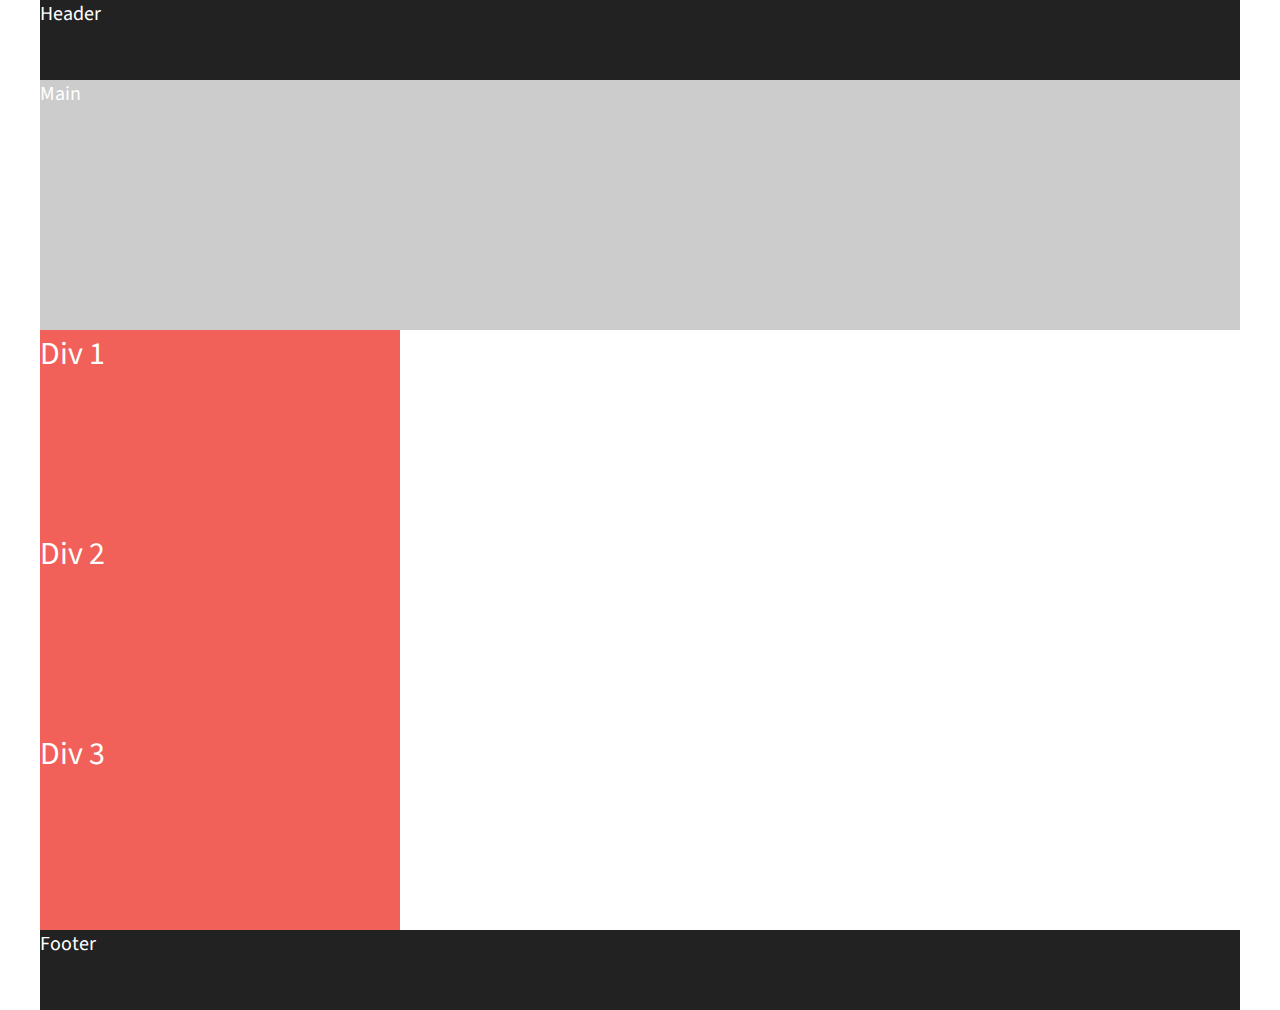
==== flexbox-website-layout/index.html @ f47f3bfc "Initial commit" ====
<!doctype html>
<html class="no-js" lang="">
    <head>
        <meta charset="utf-8">
        <meta http-equiv="x-ua-compatible" content="ie=edge">
        <title></title>
        <meta name="description" content="">
        <meta name="viewport" content="width=device-width, initial-scale=1">

        <link rel="apple-touch-icon" href="apple-touch-icon.png">
        <!-- Place favicon.ico in the root directory -->

        <link rel="stylesheet" href="css/normalize.css">
        <link rel="stylesheet" href="css/main.css">
        <script src="js/vendor/modernizr-2.8.3.min.js"></script>
        <link href="https://fonts.googleapis.com/css?family=Lora|Source+Sans+Pro:400,700" rel="stylesheet">
    </head>
    <body>
        <!--[if lt IE 8]>
            <p class="browserupgrade">You are using an <strong>outdated</strong> browser. Please <a href="http://browsehappy.com/">upgrade your browser</a> to improve your experience.</p>
        <![endif]-->

        <!-- Add your site or application content here -->
        <section class="flex-container">
            <header>Header</header>
            <main>Main</main>
            <div id="div-1" class="flex-items">
                Div 1
            </div>
            <div id="div-2" class="flex-items">
                Div 2
            </div>
            <div id="div-3" class="flex-items">
                Div 3
            </div>
            <footer>Footer</footer>
        </section>

        <script src="https://ajax.googleapis.com/ajax/libs/jquery/1.11.3/jquery.min.js"></script>
        <script>window.jQuery || document.write('<script src="js/vendor/jquery-1.11.3.min.js"><\/script>')</script>
        <script src="js/plugins.js"></script>
        <script src="js/main.js"></script>

        <!-- Google Analytics: change UA-XXXXX-X to be your site's ID. -->
        <script>
            (function(b,o,i,l,e,r){b.GoogleAnalyticsObject=l;b[l]||(b[l]=
            function(){(b[l].q=b[l].q||[]).push(arguments)});b[l].l=+new Date;
            e=o.createElement(i);r=o.getElementsByTagName(i)[0];
            e.src='https://www.google-analytics.com/analytics.js';
            r.parentNode.insertBefore(e,r)}(window,document,'script','ga'));
            ga('create','UA-XXXXX-X','auto');ga('send','pageview');
        </script>
    </body>
</html>
---- flexbox-website-layout/css/main.css ----
/*! HTML5 Boilerplate v5.2.0 | MIT License | https://html5boilerplate.com/ */

/*
 * What follows is the result of much research on cross-browser styling.
 * Credit left inline and big thanks to Nicolas Gallagher, Jonathan Neal,
 * Kroc Camen, and the H5BP dev community and team.
 */

/* ==========================================================================
   Base styles: opinionated defaults
   ========================================================================== */

html {
    color: #222;
    font-size: 1em;
    line-height: 1.4;
}

/*
 * Remove text-shadow in selection highlight:
 * https://twitter.com/miketaylr/status/12228805301
 *
 * These selection rule sets have to be separate.
 * Customize the background color to match your design.
 */

::-moz-selection {
    background: #b3d4fc;
    text-shadow: none;
}

::selection {
    background: #b3d4fc;
    text-shadow: none;
}

/*
 * A better looking default horizontal rule
 */

hr {
    display: block;
    height: 1px;
    border: 0;
    border-top: 1px solid #ccc;
    margin: 1em 0;
    padding: 0;
}

/*
 * Remove the gap between audio, canvas, iframes,
 * images, videos and the bottom of their containers:
 * https://github.com/h5bp/html5-boilerplate/issues/440
 */

audio,
canvas,
iframe,
img,
svg,
video {
    vertical-align: middle;
}

/*
 * Remove default fieldset styles.
 */

fieldset {
    border: 0;
    margin: 0;
    padding: 0;
}

/*
 * Allow only vertical resizing of textareas.
 */

textarea {
    resize: vertical;
}

/* ==========================================================================
   Browser Upgrade Prompt
   ========================================================================== */

.browserupgrade {
    margin: 0.2em 0;
    background: #ccc;
    color: #000;
    padding: 0.2em 0;
}

/* ==========================================================================
   Author's custom styles
   ========================================================================== */

html {
  background-color: #fff;
  height: 100%;
  width: 100%;
}

body {
  font-family: 'Source Sans Pro', sans-serif;
  padding: 0 2em;
  font-size: 1.25em;
  height: 100%;
  color: #fff;
}

header,
footer {
  background-color: #222;
  height: 80px;
  width: 100%;
}

main {
  background-color: #ccc;
  height: 250px;
  width: 100%;
}

header,
footer,
main {

}

.flex-container {

}

.flex-items {
  color: #fff;
  line-height: 1.5em;
  font-size: 1.6em;
  background-color: #f16059;
  width: 30%;
  height: 200px;
}

/* ==========================================================================
   Helper classes
   ========================================================================== */

/*
 * Hide visually and from screen readers:
 */

.hidden {
    display: none !important;
}

/*
 * Hide only visually, but have it available for screen readers:
 * http://snook.ca/archives/html_and_css/hiding-content-for-accessibility
 */

.visuallyhidden {
    border: 0;
    clip: rect(0 0 0 0);
    height: 1px;
    margin: -1px;
    overflow: hidden;
    padding: 0;
    position: absolute;
    width: 1px;
}

/*
 * Extends the .visuallyhidden class to allow the element
 * to be focusable when navigated to via the keyboard:
 * https://www.drupal.org/node/897638
 */

.visuallyhidden.focusable:active,
.visuallyhidden.focusable:focus {
    clip: auto;
    height: auto;
    margin: 0;
    overflow: visible;
    position: static;
    width: auto;
}

/*
 * Hide visually and from screen readers, but maintain layout
 */

.invisible {
    visibility: hidden;
}

/*
 * Clearfix: contain floats
 *
 * For modern browsers
 * 1. The space content is one way to avoid an Opera bug when the
 *    `contenteditable` attribute is included anywhere else in the document.
 *    Otherwise it causes space to appear at the top and bottom of elements
 *    that receive the `clearfix` class.
 * 2. The use of `table` rather than `block` is only necessary if using
 *    `:before` to contain the top-margins of child elements.
 */

.clearfix:before,
.clearfix:after {
    content: " "; /* 1 */
    display: table; /* 2 */
}

.clearfix:after {
    clear: both;
}

/* ==========================================================================
   EXAMPLE Media Queries for Responsive Design.
   These examples override the primary ('mobile first') styles.
   Modify as content requires.
   ========================================================================== */

/* If you'd like to try a different layout on Desktop and larger screens: */
@media (min-width: 1200px) {
  #div-1,
  #div-2{
      /* set your flex value to 1 50% */
  }

  #div-3 {
    /* set your flex value to 1 100% */
  }
}

@media print,
       (-webkit-min-device-pixel-ratio: 1.25),
       (min-resolution: 1.25dppx),
       (min-resolution: 120dpi) {
    /* Style adjustments for high resolution devices */
}

/* ==========================================================================
   Print styles.
   Inlined to avoid the additional HTTP request:
   http://www.phpied.com/delay-loading-your-print-css/
   ========================================================================== */

@media print {
    *,
    *:before,
    *:after {
        background: transparent !important;
        color: #000 !important; /* Black prints faster:
                                   http://www.sanbeiji.com/archives/953 */
        box-shadow: none !important;
        text-shadow: none !important;
    }

    a,
    a:visited {
        text-decoration: underline;
    }

    a[href]:after {
        content: " (" attr(href) ")";
    }

    abbr[title]:after {
        content: " (" attr(title) ")";
    }

    /*
     * Don't show links that are fragment identifiers,
     * or use the `javascript:` pseudo protocol
     */

    a[href^="#"]:after,
    a[href^="javascript:"]:after {
        content: "";
    }

    pre,
    blockquote {
        border: 1px solid #999;
        page-break-inside: avoid;
    }

    /*
     * Printing Tables:
     * http://css-discuss.incutio.com/wiki/Printing_Tables
     */

    thead {
        display: table-header-group;
    }

    tr,
    img {
        page-break-inside: avoid;
    }

    img {
        max-width: 100% !important;
    }

    p,
    h2,
    h3 {
        orphans: 3;
        widows: 3;
    }

    h2,
    h3 {
        page-break-after: avoid;
    }
}
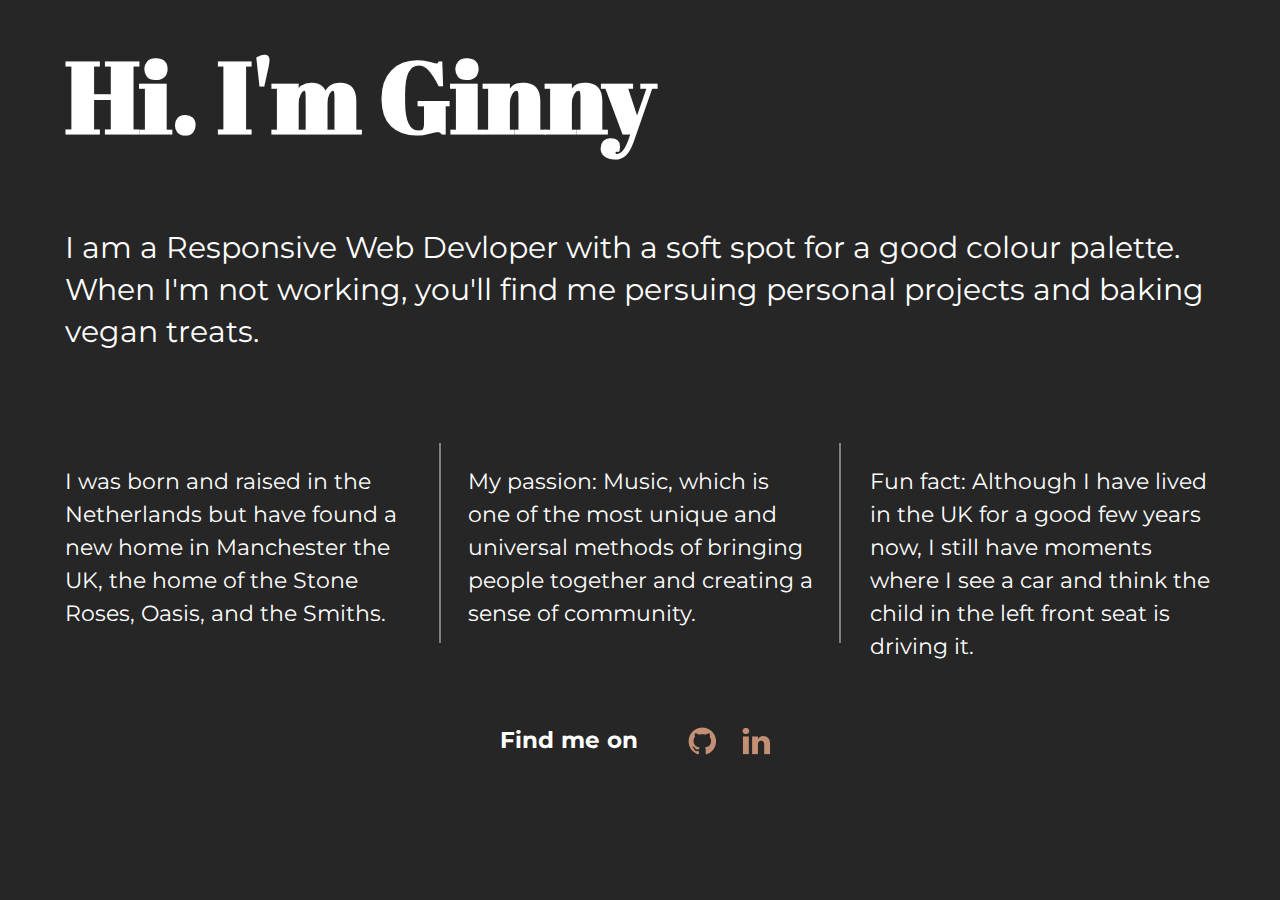
==== commit f031d5d6: "Added own content and css" ====
--- a/flexbox-website-layout/index.html
+++ b/flexbox-website-layout/index.html
@@ -13,6 +13,8 @@
         <link rel="stylesheet" href="css/normalize.css">
         <link rel="stylesheet" href="css/main.css">
         <script src="js/vendor/modernizr-2.8.3.min.js"></script>
+        <link rel="preconnect" href="https://fonts.gstatic.com">   
+        <link href="https://fonts.googleapis.com/css2?family=Abril+Fatface&family=Montserrat&display=swap" rel="stylesheet">
         <link href="https://fonts.googleapis.com/css?family=Lora|Source+Sans+Pro:400,700" rel="stylesheet">
     </head>
     <body>
@@ -22,18 +24,34 @@
 
         <!-- Add your site or application content here -->
         <section class="flex-container">
-            <header>Header</header>
-            <main>Main</main>
+            <header>
+                <h1>Hi. I'm Ginny</h1>
+            </header>
+
+            <main>
+                <p>I am a Responsive Web Devloper with a soft spot for a good colour palette. When I'm not working, you'll find me persuing personal projects and baking vegan treats.</p>
+            </main>
+
             <div id="div-1" class="flex-items">
-                Div 1
+                <p>I was born and raised in the Netherlands but have found a new home in Manchester the UK, the home of the Stone Roses, Oasis, and the Smiths. </p>
             </div>
             <div id="div-2" class="flex-items">
-                Div 2
+                <p>My passion: Music, which is one of the most unique and universal methods of bringing people together and creating a sense of community.</p>
             </div>
             <div id="div-3" class="flex-items">
-                Div 3
+                <p>Fun fact: Although I have lived in the UK for a good few years now, I still have moments where I see a car and think the child in the left front seat is driving it.</p>
             </div>
-            <footer>Footer</footer>
+            <footer>
+                <h3> Find me on</h3>
+                <ul>
+                    <li>
+                        <a href="https://github.com/ginnywalrecht"><img src="img/github.png" alt="github icon"/></a>
+                    </li>
+                    <li>
+                        <a href="https://www.linkedin.com/in/ginnywalrecht/"><img src="img/linked-in.png" alt="linkedin icon"/></a>
+                    </li>
+                </ul>
+            </footer>
         </section>
 
         <script src="https://ajax.googleapis.com/ajax/libs/jquery/1.11.3/jquery.min.js"></script>
--- a/flexbox-website-layout/css/main.css
+++ b/flexbox-website-layout/css/main.css
@@ -96,13 +96,13 @@
    ========================================================================== */
 
 html {
-  background-color: #fff;
+  background-color: rgb(39, 38, 38);
   height: 100%;
   width: 100%;
 }
 
 body {
-  font-family: 'Source Sans Pro', sans-serif;
+  font-family: 'Montserrat', sans-serif;
   padding: 0 2em;
   font-size: 1.25em;
   height: 100%;
@@ -111,35 +111,75 @@
 
 header,
 footer {
-  background-color: #222;
-  height: 80px;
+  background-color: rgb(39, 38, 38);
+  height: 140px;
   width: 100%;
 }
 
 main {
-  background-color: #ccc;
+  background-color:rgb(39, 38, 38);
   height: 250px;
   width: 100%;
 }
 
-header,
 footer,
 main {
-
+    display: flex;
+    justify-content: center;
+    align-items: center;
+}
+
+header {
+    font-family: 'Abril Fatface', cursive;
+    font-size: 2.5em;
+    display: flex;
+    justify-content: flex-start;
+    align-items: center;
+
+}
+
+main {
+    font-size: 1.5em;
 }
 
 .flex-container {
-
+    display: flex;
+    justify-content: center;
+    align-items: center;
+    flex-flow: row wrap;
+    justify-content:space-between;
+    padding: 1.25em;
 }
 
 .flex-items {
   color: #fff;
   line-height: 1.5em;
-  font-size: 1.6em;
-  background-color: #f16059;
+  font-size: 1.1em;
+  background-color: rgb(39, 38, 38);
   width: 30%;
-  height: 200px;
-}
+  height: 200px; 
+  display: flex;
+  justify-content: center;
+  align-items: stretch;
+  margin: 1.25em 0;
+}
+
+#div-2 {
+    border-left: 0.1em solid grey;
+    border-right: 0.1em solid grey;
+    padding: 0 1.2em;
+}
+
+ul li {
+    display: inline-block;
+    list-style-type: none;
+    padding: 0.5em;
+}
+
+
+
+
+
 
 /* ==========================================================================
    Helper classes
